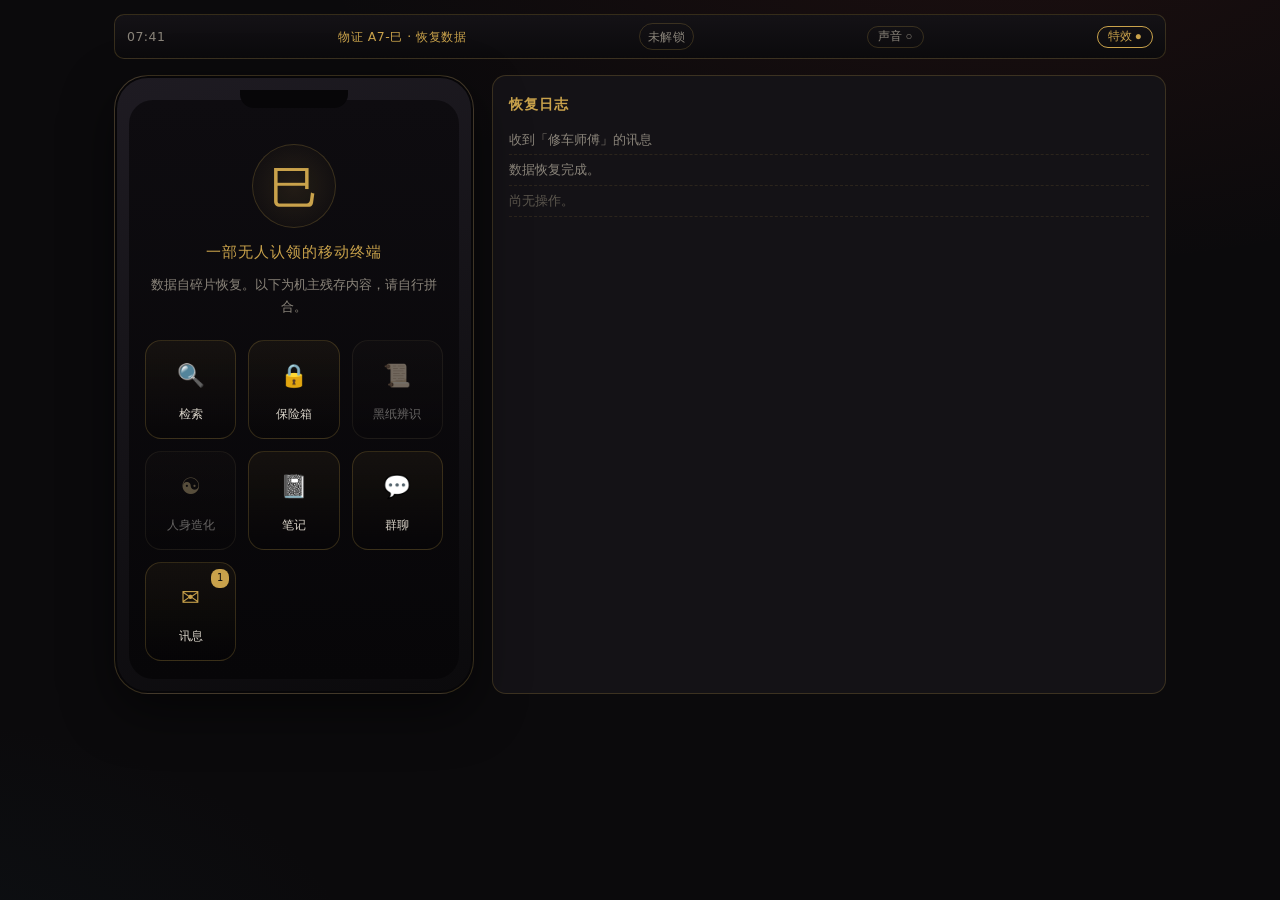
==== index.html @ a3f37960 "号令九泉 ARG v3 终局版：每日笔记+真实群聊+全员死亡演出" ====
<!DOCTYPE html>
<html lang="zh-CN">
<head>
<meta charset="UTF-8" />
<meta name="viewport" content="width=device-width, initial-scale=1.0, maximum-scale=1.0, user-scalable=no" />
<title>设备回收 · 物证 A7-巳</title>
<link rel="stylesheet" href="style.css" />
</head>
<body>
<div id="app">

  <!-- 状态栏：伪装成设备，不出现任何"游戏"字样 -->
  <header class="statusbar">
    <span class="sb-left" id="sbClock">--:--</span>
    <span class="sb-mid" id="sbTitle">物证 A7-巳 · 恢复数据</span>
    <span class="sb-right" id="sbProg">未解锁</span>
    <button class="toggle" id="btnAudio" type="button">声音 ○</button>
    <button class="toggle" id="btnFx" type="button">特效 ●</button>
  </header>

  <!-- 桌面：回收手机 hub -->
  <main class="hub" id="hub">
    <section class="device">
      <div class="device-notch"></div>
      <div class="device-screen">
        <div class="lock">
          <div class="lock-glyph">巳</div>
          <p class="lock-sub">一部无人认领的移动终端</p>
          <p class="lock-note" id="lockNote">数据自碎片恢复。以下为机主残存内容，请自行拼合。</p>
        </div>
        <nav class="appgrid" id="appgrid"><!-- 应用由 app.js 注入 --></nav>
      </div>
    </section>

    <aside class="sidetip">
      <h3>恢复日志</h3>
      <ul id="logList"><li class="muted">尚无操作。</li></ul>
    </aside>
  </main>

  <!-- 通用视图容器 -->
  <section class="view" id="view" hidden>
    <div class="view-bar">
      <button class="back" id="btnBack">⟵ 返回</button>
      <span id="viewTitle"></span>
    </div>
    <div class="view-body" id="viewBody"></div>
  </section>

</div>

<!-- 脚本：data.js（内容库）/ app.js（逻辑层）。终局 ARG 入口仅为 笔记 / 群聊 / 检索 / 解密门 / 讯息 -->
<script src="data.js"></script>
<script src="app.js"></script>
</body>
</html>
---- style.css ----
/* =====================================================================
 *  号令九泉 ARG · 原型（真·ARG 折叠版 · 第二版）
 *  美术令牌：玄黑 / 朱砂 / 赤金 / 幽蓝 / 烛橙 / 反法黑纸 / 惨白 / 铁冷灰
 *  全部走 CSS 变量，业务代码零写死 Hex。
 * ===================================================================== */
:root{
  --ink-xuan:#0B0A0C;        /* 玄黑 */
  --ink-xuan-2:#141216;
  --ink-xuan-3:#1E1B22;
  --cinnabar:#B23A2E;        /* 朱砂 */
  --cinnabar-gold:#C9A24B;   /* 赤金 */
  --you-lan:#1C3D4A;         /* 幽蓝 */
  --zhu-cheng:#E08A3C;       /* 烛橙 */
  --anti-paper:#070608;        /* 反法黑纸 */
  --can-bai:#C9C5BD;         /* 惨白 */
  --iron:#34373C;             /* 铁冷灰 */
  --fan-paper:#0E0C10;       /* 正法黑纸 */
  --ok:#5FB37A;
  --txt:#D9D3C8;
  --txt-dim:#8A847A;
  --line:rgba(201,162,75,.22);
  --fs-scale:1;
  --qr-white:#ffffff;         /* 功能性白（QR 底），显式令牌，不破铁律 */
}
*{box-sizing:border-box;margin:0;padding:0}
html,body{height:100%}
body{
  background:
    radial-gradient(1200px 600px at 80% -10%, rgba(178,58,46,.10), transparent 60%),
    radial-gradient(900px 500px at -10% 110%, rgba(28,61,74,.14), transparent 55%),
    var(--ink-xuan);
  color:var(--txt);
  font-family:"PingFang SC","Hiragino Sans GB","Microsoft YaHei",system-ui,sans-serif;
  font-size:calc(16px * var(--fs-scale));
  line-height:1.7;
  -webkit-tap-highlight-color:transparent;
}
#app{max-width:1080px;margin:0 auto;padding:14px;min-height:100%}

/* 状态栏 */
.statusbar{
  display:flex;justify-content:space-between;align-items:center;gap:8px;flex-wrap:wrap;
  font-size:.78rem;color:var(--txt-dim);
  padding:8px 12px;border:1px solid var(--line);border-radius:10px;
  background:linear-gradient(180deg,var(--ink-xuan-2),var(--ink-xuan));
  letter-spacing:.04em;
}
.sb-mid{color:var(--cinnabar-gold)}
.sb-right{padding:2px 8px;border:1px solid var(--line);border-radius:20px}
.toggle{
  background:none;border:1px solid var(--line);color:var(--txt-dim);
  border-radius:20px;padding:2px 10px;cursor:pointer;font-size:.74rem;
}
.toggle.on{color:var(--cinnabar-gold);border-color:var(--cinnabar-gold)}

/* hub：设备 + 侧栏 */
.hub{display:grid;grid-template-columns:minmax(300px,360px) 1fr;gap:18px;margin-top:16px}
.device{position:relative;background:linear-gradient(160deg,var(--ink-xuan-3),var(--ink-xuan));border:1px solid var(--line);border-radius:34px;padding:14px;box-shadow:0 18px 50px rgba(0,0,0,.5),inset 0 0 0 2px var(--anti-paper)}
.device-notch{position:absolute;top:14px;left:50%;transform:translateX(-50%);width:108px;height:18px;background:var(--anti-paper);border-radius:0 0 14px 14px;z-index:3}
.device-screen{margin-top:10px;background:linear-gradient(180deg,var(--fan-paper),var(--anti-paper));border-radius:24px;min-height:560px;padding:26px 16px 18px;overflow:hidden}
.lock{text-align:center;padding-top:18px}
.lock-glyph{font-size:3rem;color:var(--cinnabar-gold);border:1px solid var(--line);border-radius:50%;width:84px;height:84px;line-height:84px;margin:0 auto 12px;background:radial-gradient(circle,rgba(201,162,75,.12),transparent)}
.lock-sub{color:var(--cinnabar-gold);font-size:.95rem;letter-spacing:.06em}
.lock-note{color:var(--txt-dim);font-size:.8rem;margin-top:8px;padding:0 6px}

/* 应用网格 */
.appgrid{display:grid;grid-template-columns:repeat(3,1fr);gap:12px;margin-top:22px}
.app{
  display:flex;flex-direction:column;align-items:center;gap:8px;position:relative;
  padding:14px 6px;border-radius:16px;cursor:pointer;
  background:linear-gradient(180deg,rgba(201,162,75,.06),rgba(0,0,0,.2));
  border:1px solid var(--line);transition:.18s;user-select:none;
}
.app:hover,.app:focus-visible{border-color:var(--cinnabar-gold);transform:translateY(-2px);outline:none}
.app .ico{width:40px;height:40px;display:grid;place-items:center;font-size:1.4rem;color:var(--cinnabar-gold)}
.app .nm{font-size:.78rem;color:var(--txt)}
.app.locked{opacity:.45;filter:grayscale(.5)}
.app .badge{position:absolute;top:6px;right:6px;font-size:.62rem;color:var(--ink-xuan);background:var(--cinnabar-gold);border-radius:8px;padding:1px 6px}

/* 侧栏 */
.sidetip{border:1px solid var(--line);border-radius:14px;padding:16px;background:var(--ink-xuan-2)}
.sidetip h3{color:var(--cinnabar-gold);font-size:.9rem;letter-spacing:.08em;margin-bottom:8px}
.sidetip ul{list-style:none;font-size:.8rem;color:var(--txt-dim)}
.sidetip li{padding:4px 0;border-bottom:1px dashed rgba(201,162,75,.12)}
.sidetip li.muted{color:#5c574e}

/* 视图 */
.view{margin-top:14px;border:1px solid var(--line);border-radius:14px;background:var(--ink-xuan-2);min-height:60vh}
.view-bar{display:flex;align-items:center;gap:12px;padding:12px 16px;border-bottom:1px solid var(--line)}
.view-bar .back{background:none;border:1px solid var(--line);color:var(--cinnabar-gold);border-radius:8px;padding:6px 12px;cursor:pointer;font-size:.82rem}
.view-bar .back:hover{border-color:var(--cinnabar-gold)}
.view-bar span{color:var(--txt);letter-spacing:.04em}
.view-body{padding:18px 16px 40px}

/* 检索 */
.searchbar{display:flex;gap:8px;margin-bottom:14px;flex-wrap:wrap}
.searchbar input{flex:1;min-width:160px;background:var(--ink-xuan);border:1px solid var(--line);color:var(--txt);border-radius:8px;padding:10px 12px;font-size:.95rem}
.searchbar input:focus{outline:none;border-color:var(--cinnabar-gold)}
.searchbar button{background:var(--cinnabar);border:none;color:var(--qr-white);border-radius:8px;padding:10px 16px;cursor:pointer;font-size:.9rem}
.searchbar .ex{background:none;border:1px solid var(--line);color:var(--txt-dim);border-radius:8px;padding:10px 12px;cursor:pointer;font-size:.8rem}
.result{background:var(--ink-xuan);border:1px solid var(--line);border-left:3px solid var(--cinnabar-gold);border-radius:10px;padding:14px 16px;margin-top:10px}
.result h4{color:var(--cinnabar-gold);font-size:.95rem;margin-bottom:6px;letter-spacing:.04em}
.result .tag{font-size:.7rem;color:var(--ink-xuan);background:var(--iron);border-radius:6px;padding:1px 7px;margin-left:8px}
.result .tag.death{background:var(--anti-paper);color:var(--can-bai);border:1px solid var(--iron)}
.result p{font-size:.88rem;color:var(--txt);line-height:1.85}

/* 反应式检索（被察觉） */
.react{background:linear-gradient(180deg,rgba(178,58,46,.12),var(--ink-xuan));border:1px solid var(--cinnabar);border-radius:10px;padding:16px;margin-top:10px}
.react h4{color:var(--cinnabar);font-size:.9rem;margin-bottom:8px;letter-spacing:.1em}
.react-line{font-size:1.05rem;color:var(--can-bai);line-height:2;letter-spacing:.06em;animation:breathe 2.4s ease-in-out infinite}
@keyframes breathe{0%,100%{opacity:.55}50%{opacity:1}}

/* 保险箱 / 密码 */
.vault{text-align:center;padding:24px 10px}
.vault .glyph{font-size:2.4rem;color:var(--cinnabar-gold);margin-bottom:10px}
.keypad{display:grid;grid-template-columns:repeat(3,64px);gap:10px;justify-content:center;margin:14px auto}
.keypad button{height:54px;border-radius:12px;border:1px solid var(--line);background:var(--ink-xuan-3);color:var(--txt);font-size:1.2rem;cursor:pointer}
.keypad button:active{transform:scale(.94)}
.code-disp{font-size:1.8rem;letter-spacing:.5em;color:var(--cinnabar-gold);min-height:2.2rem;font-family:ui-monospace,monospace}
.vault .msg{margin-top:12px;font-size:.85rem;min-height:1.2rem}
.vault .msg.err{color:var(--cinnabar)}
.vault .msg.ok{color:var(--ok)}

/* 黑纸辨识 / 人身造化 */
.bw{display:grid;grid-template-columns:1fr 1fr;gap:14px;margin-top:16px}
.bw.one{grid-template-columns:1fr;max-width:420px;margin:16px auto}
.bw .card{border:1px solid var(--line);border-radius:12px;padding:14px;cursor:pointer;background:var(--ink-xuan);transition:.18s}
.bw .card:hover{border-color:var(--cinnabar-gold)}
.bw .card.sel{border-color:var(--ok)}
.bw .card h5{color:var(--cinnabar-gold);font-size:.9rem;margin-bottom:8px}
.bw .card svg{width:100%;height:120px;display:block}

/* 残卷 · 笔记列表 */
.chaplist{display:grid;grid-template-columns:repeat(auto-fill,minmax(150px,1fr));gap:10px}
.chap{border:1px solid var(--line);border-radius:10px;padding:12px;cursor:pointer;background:var(--ink-xuan);transition:.18s}
.chap:hover{border-color:var(--cinnabar-gold);transform:translateY(-2px)}
.chap .n{color:var(--cinnabar-gold);font-size:.74rem}
.chap .t{color:var(--txt);font-size:.9rem;margin-top:4px}
.chap.locked{opacity:.42;cursor:default}
.chap.locked:hover{transform:none;border-color:var(--line)}
.chap-body{background:var(--ink-xuan);border:1px solid var(--line);border-radius:10px;padding:18px;margin-top:14px}
.chap-body h3{color:var(--cinnabar-gold);font-size:1.05rem;letter-spacing:.04em}
.chap-body .meta{color:var(--txt-dim);font-size:.76rem;margin:4px 0 12px}
.chap-body p{font-size:.9rem;line-height:2;color:var(--txt)}

/* 讯息 */
.msgs{max-width:640px;margin:0 auto}
.msg-item{border:1px solid var(--line);border-left:3px solid var(--iron);border-radius:10px;padding:14px 16px;margin-top:12px;background:var(--ink-xuan)}
.msg-from{color:var(--txt-dim);font-size:.74rem;letter-spacing:.08em;margin-bottom:6px}
.msg-text{font-size:.92rem;color:var(--txt);line-height:2;white-space:pre-line}

.muted{color:var(--txt-dim)}
.center{text-align:center}
footer{margin-top:26px;text-align:center;color:#4a463f;font-size:.7rem;letter-spacing:.06em}

/* 恐怖特效（可关；尊重 reduced-motion） */
body.fx-vignette::after{
  content:"";position:fixed;inset:0;pointer-events:none;z-index:60;
  box-shadow:inset 0 0 170px 46px rgba(0,0,0,.85);
  background:radial-gradient(circle at 50% 50%,transparent 38%,rgba(0,0,0,.62));
  transition:opacity .3s;
}
body.fx-glitch #app{animation:glitch .34s steps(2) 3}
@keyframes glitch{
  0%{transform:translate(0,0);filter:none;text-shadow:none}
  33%{transform:translate(-3px,1px);filter:hue-rotate(-12deg);text-shadow:2px 0 var(--cinnabar),-2px 0 var(--you-lan)}
  66%{transform:translate(3px,-1px);text-shadow:-2px 0 var(--cinnabar),2px 0 var(--you-lan)}
  100%{transform:translate(0,0);filter:none;text-shadow:none}
}
body.fx-flicker #app{animation:flick .5s steps(3) 2}
@keyframes flick{0%,100%{opacity:1}40%{opacity:.35}60%{opacity:.85}80%{opacity:.5}}

/* 响应式：移动端单列 */
@media (max-width:720px){
  .hub{grid-template-columns:1fr}
  .device-screen{min-height:auto}
  .bw{grid-template-columns:1fr}
  .sidetip{order:2}
}
/* 检索人物：照片 / 遗照 + 渗血 */
.person{text-align:center;padding:8px 0}
.portrait{position:relative;width:172px;height:212px;margin:14px auto;border:2px solid var(--iron);border-radius:8px;background:linear-gradient(180deg,var(--ink-xuan-3),var(--ink-xuan));overflow:hidden;box-shadow:0 10px 26px rgba(0,0,0,.5)}
.portrait.death{border-color:var(--anti-paper);box-shadow:0 0 0 5px var(--anti-paper),0 10px 26px rgba(0,0,0,.6)}
.portrait svg{width:100%;height:100%;display:block}
.portrait .blood{position:absolute;inset:0;pointer-events:none;opacity:0;background:radial-gradient(circle at 50% 26%,rgba(178,58,46,0),transparent 60%)}
.portrait.bleeding .blood{animation:bleed 5s ease-out forwards}
@keyframes bleed{
  0%{opacity:0;background:radial-gradient(circle at 50% 24%,rgba(178,58,46,.85),transparent 55%)}
  35%{opacity:1}
  100%{opacity:1;background:radial-gradient(circle at 50% 18%,rgba(120,16,12,.95),transparent 70%),linear-gradient(180deg,transparent 38%,rgba(120,16,12,.9) 100%)}
}
.portrait.bleeding::after{content:"";position:absolute;left:0;right:0;bottom:0;height:0;pointer-events:none;
  background:linear-gradient(180deg,transparent,rgba(120,16,12,.85));animation:seep 5s ease-out forwards;opacity:0}
@keyframes seep{0%{opacity:0;height:0}40%{opacity:.6}100%{opacity:.9;height:46%}}
.person .pname{color:var(--cinnabar-gold);font-size:1rem;margin-top:10px;letter-spacing:.04em}

/* 降级：reduced-motion 下不播放渗血动画，直接呈静态血迹（不引入新裸 Hex） */
@media (prefers-reduced-motion:reduce){
  .portrait.bleeding .blood{opacity:1;background:radial-gradient(circle at 50% 18%,rgba(120,16,12,.9),transparent 70%),linear-gradient(180deg,transparent 38%,rgba(120,16,12,.82) 100%)}
  .portrait.bleeding::after{opacity:.9;height:46%}
}

/* 残卷：笔记 / 群聊 */
.chat-line{display:flex;gap:10px;margin-top:10px}
.chat-line .who{color:var(--cinnabar-gold);font-size:.78rem;min-width:44px;flex-shrink:0}
.chat-line .txt{font-size:.88rem;color:var(--txt);line-height:1.8}
.bubbles{margin-top:6px}
.bubbles .chat-line{background:var(--ink-xuan);border:1px solid var(--line);border-radius:10px;padding:8px 12px}

/* 终局：你们都要死 */
#doom{position:fixed;inset:0;z-index:200;background:var(--anti-paper);display:flex;align-items:center;justify-content:center;overflow:hidden;transition:background 6s linear}
#doom.red{background:rgba(110,15,12,.92)}
#doom .tiles{position:absolute;inset:0;overflow:hidden}
#doom .tile{position:absolute;white-space:nowrap;color:var(--can-bai);font-weight:800;letter-spacing:.12em;text-shadow:0 0 10px rgba(0,0,0,.85);transform-origin:center;user-select:none}
#doom.shake{animation:shake .28s linear infinite}
@keyframes shake{
  0%,100%{transform:translate(0,0)}
  10%{transform:translate(-5px,2px)}20%{transform:translate(3px,-3px)}
  30%{transform:translate(-3px,-2px)}40%{transform:translate(4px,2px)}
  50%{transform:translate(-2px,3px)}60%{transform:translate(3px,-1px)}
  70%{transform:translate(-4px,2px)}80%{transform:translate(2px,-3px)}
  90%{transform:translate(-2px,1px)}
}
.juebi-btn{position:relative;z-index:2;margin-top:26px;background:var(--cinnabar);border:none;color:var(--qr-white);border-radius:10px;padding:14px 32px;cursor:pointer;font-size:1rem;letter-spacing:.24em;box-shadow:0 0 22px rgba(178,58,46,.6)}
.juebi-btn:hover{filter:brightness(1.12)}

/* 绝笔弹层 */
.juebi-modal{position:fixed;inset:0;z-index:300;background:rgba(0,0,0,.82);display:flex;align-items:center;justify-content:center;padding:20px}
.jb-card{background:linear-gradient(180deg,var(--ink-xuan-2),var(--ink-xuan));border:1px solid var(--cinnabar);border-radius:14px;max-width:520px;width:100%;padding:22px;box-shadow:0 0 40px rgba(120,16,12,.4)}
.jb-text{white-space:pre-wrap;color:var(--txt);font-size:.98rem;line-height:2;font-family:inherit;margin:0 0 16px}
.jb-actions{display:flex;gap:10px;flex-wrap:wrap}
.jb-actions button{flex:1;min-width:120px;background:var(--cinnabar);border:none;color:var(--qr-white);border-radius:10px;padding:12px;cursor:pointer;font-size:.9rem;letter-spacing:.06em}
.jb-actions button:hover{filter:brightness(1.1)}
.jb-wj{margin-top:16px;border-top:1px dashed var(--line);padding-top:12px}
.wj-from{color:var(--txt-dim);font-size:.74rem;letter-spacing:.08em;margin-bottom:6px}
.wj-text{font-size:.9rem;color:var(--txt);line-height:2;white-space:pre-line}

@media (max-width:720px){
  .portrait{width:150px;height:186px}
  .jb-actions button{flex:1 1 100%}
}
@media (prefers-reduced-motion:reduce){
  *{transition:none!important;animation:none!important}
}
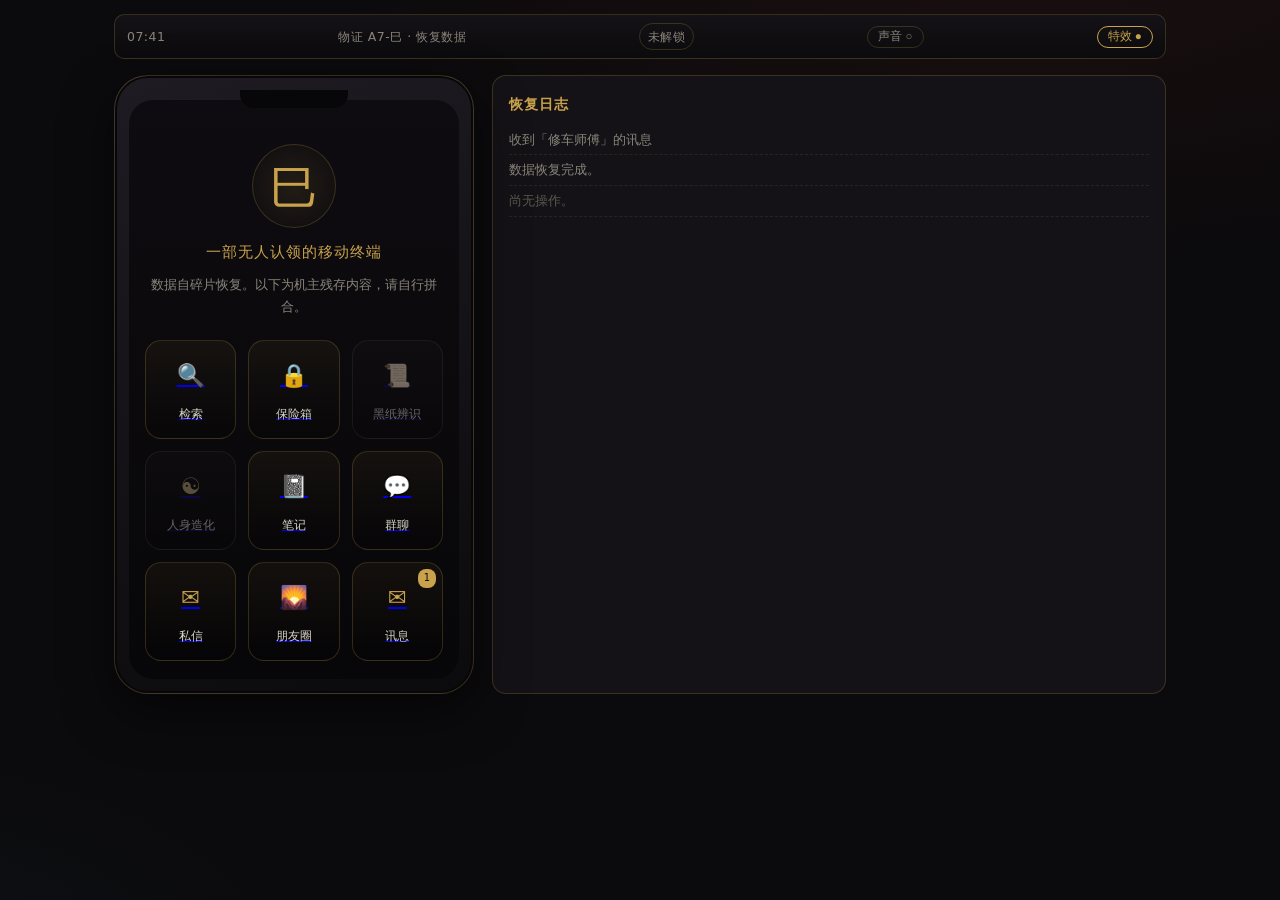
==== commit 5283f5b3: "号令九泉 ARG v4：真·多页面 + 第一人称笔记 + 王鉴连发 + 匿名ABCD + 私信/朋友圈 + 全量AI配图 - 重构为 index.html(hub) + 9 独立子页面，点击真实 lo" ====
--- a/index.html
+++ b/index.html
@@ -6,13 +6,13 @@
 <title>设备回收 · 物证 A7-巳</title>
 <link rel="stylesheet" href="style.css" />
 </head>
-<body>
+<body data-page="hub">
 <div id="app">
 
   <!-- 状态栏：伪装成设备，不出现任何"游戏"字样 -->
-  <header class="statusbar">
+  <header class="status-bar">
     <span class="sb-left" id="sbClock">--:--</span>
-    <span class="sb-mid" id="sbTitle">物证 A7-巳 · 恢复数据</span>
+    <span class="sb-m-id" id="sbTitle">物证 A7-巳 · 恢复数据</span>
     <span class="sb-right" id="sbProg">未解锁</span>
     <button class="toggle" id="btnAudio" type="button">声音 ○</button>
     <button class="toggle" id="btnFx" type="button">特效 ●</button>
@@ -38,18 +38,9 @@
     </aside>
   </main>
 
-  <!-- 通用视图容器 -->
-  <section class="view" id="view" hidden>
-    <div class="view-bar">
-      <button class="back" id="btnBack">⟵ 返回</button>
-      <span id="viewTitle"></span>
-    </div>
-    <div class="view-body" id="viewBody"></div>
-  </section>
-
 </div>
 
-<!-- 脚本：data.js（内容库）/ app.js（逻辑层）。终局 ARG 入口仅为 笔记 / 群聊 / 检索 / 解密门 / 讯息 -->
+<!-- 脚本：data.js（内容库）/ app.js（逻辑层）。真·多页面：首页 hub + 各功能区独立 .html -->
 <script src="data.js"></script>
 <script src="app.js"></script>
 </body>
--- a/style.css
+++ b/style.css
@@ -38,7 +38,7 @@
 #app{max-width:1080px;margin:0 auto;padding:14px;min-height:100%}
 
 /* 状态栏 */
-.statusbar{
+.status-bar{
   display:flex;justify-content:space-between;align-items:center;gap:8px;flex-wrap:wrap;
   font-size:.78rem;color:var(--txt-dim);
   padding:8px 12px;border:1px solid var(--line);border-radius:10px;
@@ -242,3 +242,33 @@
 @media (prefers-reduced-motion:reduce){
   *{transition:none!important;animation:none!important}
 }
+
+/* 多页面：子页容器 + 返回 */
+#page{padding:10px 0 40px}
+#pageBody{padding:18px 16px 40px}
+.status-bar .back{color:var(--cinnabar-gold);text-decoration:none;font-size:.8rem;letter-spacing:.04em;padding:2px 10px;border:1px solid var(--line);border-radius:8px}
+.status-bar .back:hover{border-color:var(--cinnabar-gold)}
+
+/* 人像：真实图 */
+.portrait-img{width:100%;height:100%;display:block;object-fit:cover}
+.portrait.bleeding .portrait-img{filter:contrast(1.05)}
+
+/* 私信 */
+.dmlist .chap.dm{display:flex;align-items:center;gap:12px;text-align:left}
+.dm-ava{width:46px;height:46px;border-radius:50%;object-fit:cover;border:1px solid var(--line);flex-shrink:0}
+.dm-photo{margin-top:12px;width:100%;max-width:320px;border:1px solid var(--line);border-radius:10px;display:block}
+.dm-bubbles .dm-line{display:flex;gap:10px;margin-top:10px;align-items:flex-start}
+.dm-bubbles .dm-line .who{color:var(--cinnabar-gold);font-size:.74rem;min-width:30px;flex-shrink:0}
+.dm-bubbles .dm-line .txt{font-size:.88rem;color:var(--txt);line-height:1.8}
+.dm-bubbles .dm-line.me{flex-direction:row-reverse}
+.dm-bubbles .dm-line.me .who{text-align:right}
+
+/* 朋友圈 */
+.mo-feed{display:grid;gap:14px;max-width:560px;margin:0 auto}
+.mo-card{border:1px solid var(--line);border-radius:12px;padding:14px;background:var(--ink-xuan-2)}
+.mo-head{display:flex;align-items:center;gap:10px;margin-bottom:8px}
+.mo-ava{width:38px;height:38px;border-radius:50%;object-fit:cover;border:1px solid var(--line)}
+.mo-who{color:var(--cinnabar-gold);font-size:.86rem}
+.mo-time{color:var(--txt-dim);font-size:.72rem;margin-left:auto}
+.mo-text{font-size:.9rem;color:var(--txt);line-height:1.85}
+.mo-photo{margin-top:10px;width:100%;border-radius:10px;display:block;border:1px solid var(--line)}
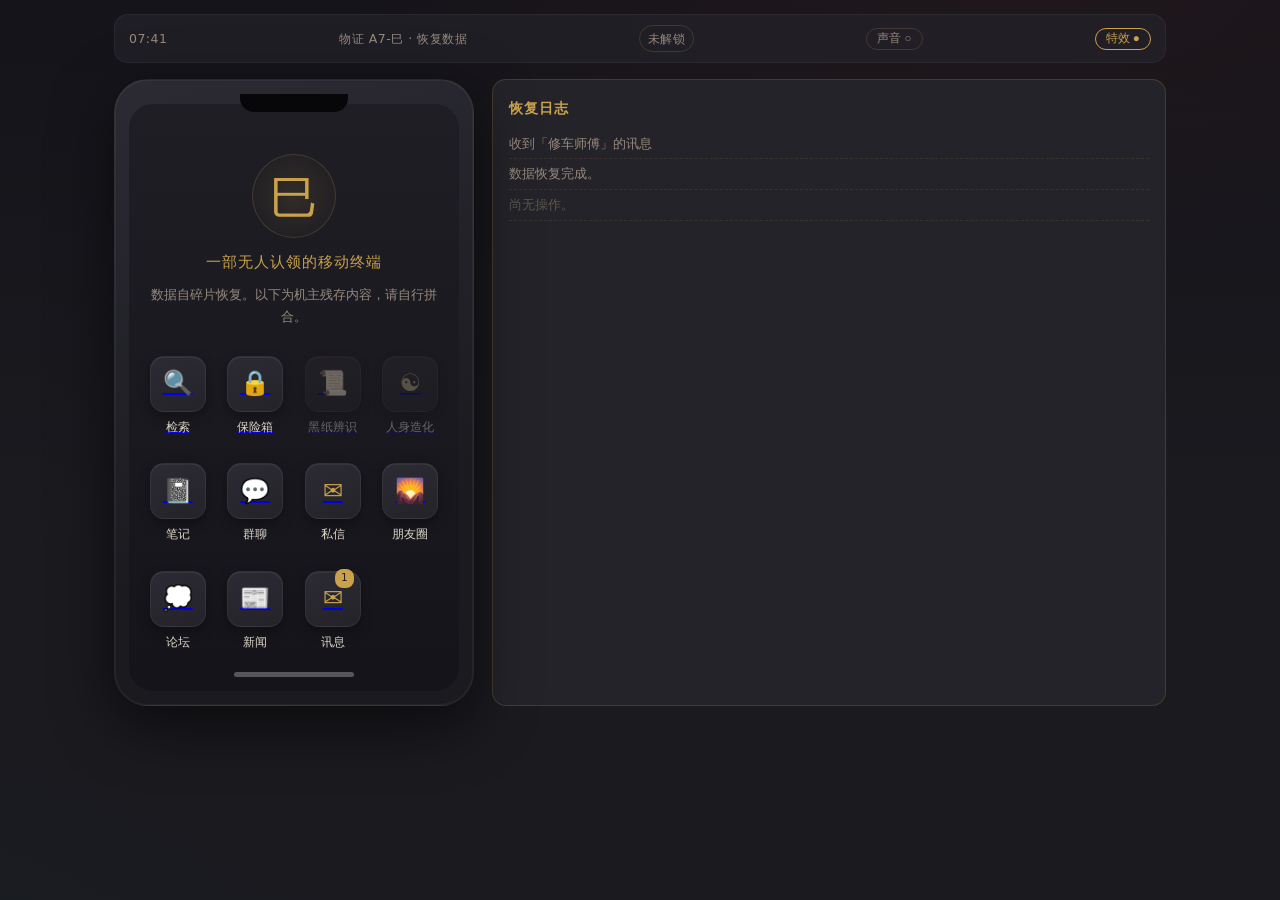
==== commit 56609c11: "号令九泉 ARG v6：论坛 + 真相弹层 + 王鉴保护浮窗 + 手机化UI **论坛系统** - 新建 forum.html；账号=WeChat ID；密码=真名+生辰年干支（玩家自行推算） - 路" ====
--- a/index.html
+++ b/index.html
@@ -29,6 +29,7 @@
           <p class="lock-note" id="lockNote">数据自碎片恢复。以下为机主残存内容，请自行拼合。</p>
         </div>
         <nav class="appgrid" id="appgrid"><!-- 应用由 app.js 注入 --></nav>
+        <div class="home-indicator" aria-hidden="true"></div>
       </div>
     </section>
 
--- a/style.css
+++ b/style.css
@@ -4,21 +4,21 @@
  *  全部走 CSS 变量，业务代码零写死 Hex。
  * ===================================================================== */
 :root{
-  --ink-xuan:#0B0A0C;        /* 玄黑 */
-  --ink-xuan-2:#141216;
-  --ink-xuan-3:#1E1B22;
+  --ink-xuan:#1A1A1F;        /* 玄黑（略浅，机身底色） */
+  --ink-xuan-2:#242329;      /* 卡片底 */
+  --ink-xuan-3:#2C2B34;      /* 抬升底 */
   --cinnabar:#B23A2E;        /* 朱砂 */
   --cinnabar-gold:#C9A24B;   /* 赤金 */
   --you-lan:#1C3D4A;         /* 幽蓝 */
   --zhu-cheng:#E08A3C;       /* 烛橙 */
   --anti-paper:#070608;        /* 反法黑纸 */
   --can-bai:#C9C5BD;         /* 惨白 */
-  --iron:#34373C;             /* 铁冷灰 */
+  --iron:#3A3940;             /* 铁冷灰 */
   --fan-paper:#0E0C10;       /* 正法黑纸 */
   --ok:#5FB37A;
-  --txt:#D9D3C8;
-  --txt-dim:#8A847A;
-  --line:rgba(201,162,75,.22);
+  --txt:#DCD6C8;
+  --txt-dim:#96897C;
+  --line:rgba(201,162,75,.20);
   --fs-scale:1;
   --qr-white:#ffffff;         /* 功能性白（QR 底），显式令牌，不破铁律 */
 }
@@ -26,23 +26,28 @@
 html,body{height:100%}
 body{
   background:
-    radial-gradient(1200px 600px at 80% -10%, rgba(178,58,46,.10), transparent 60%),
-    radial-gradient(900px 500px at -10% 110%, rgba(28,61,74,.14), transparent 55%),
-    var(--ink-xuan);
+    radial-gradient(1200px 600px at 80% -10%, rgba(178,58,46,.08), transparent 60%),
+    radial-gradient(900px 500px at -10% 110%, rgba(28,61,74,.12), transparent 55%),
+    linear-gradient(180deg, #15141A, var(--ink-xuan) 60%);
   color:var(--txt);
-  font-family:"PingFang SC","Hiragino Sans GB","Microsoft YaHei",system-ui,sans-serif;
+  font-family:-apple-system,BlinkMacSystemFont,"PingFang SC","Hiragino Sans GB","Microsoft YaHei",system-ui,sans-serif;
   font-size:calc(16px * var(--fs-scale));
   line-height:1.7;
   -webkit-tap-highlight-color:transparent;
+  -webkit-font-smoothing:antialiased;
 }
 #app{max-width:1080px;margin:0 auto;padding:14px;min-height:100%}
 
-/* 状态栏 */
+/* 状态栏（更像手机） */
 .status-bar{
   display:flex;justify-content:space-between;align-items:center;gap:8px;flex-wrap:wrap;
   font-size:.78rem;color:var(--txt-dim);
-  padding:8px 12px;border:1px solid var(--line);border-radius:10px;
-  background:linear-gradient(180deg,var(--ink-xuan-2),var(--ink-xuan));
+  padding:10px 14px;
+  border:1px solid rgba(255,255,255,.05);
+  border-radius:14px;
+  background:rgba(36,35,42,.7);
+  backdrop-filter:blur(14px) saturate(140%);
+  -webkit-backdrop-filter:blur(14px) saturate(140%);
   letter-spacing:.04em;
 }
 .sb-mid{color:var(--cinnabar-gold)}
@@ -55,27 +60,36 @@
 
 /* hub：设备 + 侧栏 */
 .hub{display:grid;grid-template-columns:minmax(300px,360px) 1fr;gap:18px;margin-top:16px}
-.device{position:relative;background:linear-gradient(160deg,var(--ink-xuan-3),var(--ink-xuan));border:1px solid var(--line);border-radius:34px;padding:14px;box-shadow:0 18px 50px rgba(0,0,0,.5),inset 0 0 0 2px var(--anti-paper)}
+.device{position:relative;background:linear-gradient(160deg,#2c2b34,#1a1a1f 70%);border:1px solid rgba(255,255,255,.06);border-radius:34px;padding:14px;box-shadow:0 18px 60px rgba(0,0,0,.55),inset 0 0 0 1px rgba(255,255,255,.04)}
 .device-notch{position:absolute;top:14px;left:50%;transform:translateX(-50%);width:108px;height:18px;background:var(--anti-paper);border-radius:0 0 14px 14px;z-index:3}
-.device-screen{margin-top:10px;background:linear-gradient(180deg,var(--fan-paper),var(--anti-paper));border-radius:24px;min-height:560px;padding:26px 16px 18px;overflow:hidden}
+.device-screen{margin-top:10px;background:linear-gradient(180deg,#1f1e25,#15141a);border-radius:24px;min-height:560px;padding:32px 14px 14px;overflow:hidden}
 .lock{text-align:center;padding-top:18px}
 .lock-glyph{font-size:3rem;color:var(--cinnabar-gold);border:1px solid var(--line);border-radius:50%;width:84px;height:84px;line-height:84px;margin:0 auto 12px;background:radial-gradient(circle,rgba(201,162,75,.12),transparent)}
 .lock-sub{color:var(--cinnabar-gold);font-size:.95rem;letter-spacing:.06em}
 .lock-note{color:var(--txt-dim);font-size:.8rem;margin-top:8px;padding:0 6px}
 
-/* 应用网格 */
-.appgrid{display:grid;grid-template-columns:repeat(3,1fr);gap:12px;margin-top:22px}
+/* 应用网格（4 列 · iOS 风） */
+.appgrid{display:grid;grid-template-columns:repeat(4,1fr);gap:14px 8px;margin-top:22px}
 .app{
-  display:flex;flex-direction:column;align-items:center;gap:8px;position:relative;
-  padding:14px 6px;border-radius:16px;cursor:pointer;
-  background:linear-gradient(180deg,rgba(201,162,75,.06),rgba(0,0,0,.2));
-  border:1px solid var(--line);transition:.18s;user-select:none;
-}
-.app:hover,.app:focus-visible{border-color:var(--cinnabar-gold);transform:translateY(-2px);outline:none}
-.app .ico{width:40px;height:40px;display:grid;place-items:center;font-size:1.4rem;color:var(--cinnabar-gold)}
-.app .nm{font-size:.78rem;color:var(--txt)}
-.app.locked{opacity:.45;filter:grayscale(.5)}
-.app .badge{position:absolute;top:6px;right:6px;font-size:.62rem;color:var(--ink-xuan);background:var(--cinnabar-gold);border-radius:8px;padding:1px 6px}
+  display:flex;flex-direction:column;align-items:center;gap:6px;position:relative;
+  padding:6px 4px;border-radius:14px;cursor:pointer;
+  background:transparent;border:none;transition:.18s;user-select:none;
+}
+.app:hover,.app:focus-visible{transform:translateY(-2px);outline:none}
+.app .ico{
+  width:56px;height:56px;display:grid;place-items:center;font-size:1.5rem;color:var(--cinnabar-gold);
+  background:linear-gradient(160deg,var(--ink-xuan-3),var(--ink-xuan-2));
+  border-radius:14px;
+  border:1px solid rgba(255,255,255,.06);
+  box-shadow:0 4px 12px rgba(0,0,0,.35),inset 0 1px 0 rgba(255,255,255,.05);
+}
+.app .nm{font-size:.72rem;color:var(--txt);letter-spacing:.02em}
+.app.locked{opacity:.4;filter:grayscale(.55)}
+.app .badge{position:absolute;top:4px;right:14px;font-size:.62rem;color:var(--ink-xuan);background:var(--cinnabar-gold);border-radius:8px;padding:1px 6px}
+
+/* home indicator（iOS 风） */
+.home-indicator{display:flex;justify-content:center;margin-top:14px}
+.home-indicator::after{content:"";width:120px;height:5px;background:rgba(255,255,255,.28);border-radius:3px}
 
 /* 侧栏 */
 .sidetip{border:1px solid var(--line);border-radius:14px;padding:16px;background:var(--ink-xuan-2)}
@@ -272,3 +286,162 @@
 .mo-time{color:var(--txt-dim);font-size:.72rem;margin-left:auto}
 .mo-text{font-size:.9rem;color:var(--txt);line-height:1.85}
 .mo-photo{margin-top:10px;width:100%;border-radius:10px;display:block;border:1px solid var(--line)}
+
+/* 人物简介（检索后展示） */
+.person .p-bio{font-size:.8rem;color:var(--txt-dim);line-height:1.8;margin-top:10px;text-align:left;padding:0 6px}
+
+/* 终局头条（五男跳楼 · 跪拜 · 眉心黑印） */
+#breaking{position:fixed;inset:0;z-index:200;display:flex;align-items:center;justify-content:center;padding:22px;overflow:hidden}
+#breaking .bk-bg{position:absolute;inset:0;background:linear-gradient(180deg,var(--anti-paper),rgba(11,10,12,.55) 70%,rgba(178,58,46,.22));opacity:0;transition:opacity 1.4s ease}
+#breaking.red .bk-bg{opacity:1}
+#breaking.shake{animation:shake .28s linear infinite}
+#breaking .bk-card{position:relative;z-index:2;max-width:560px;width:100%;background:linear-gradient(180deg,rgba(30,27,34,.96),rgba(11,10,12,.98));border:1px solid var(--cinnabar);border-radius:14px;padding:22px 20px;box-shadow:0 0 50px rgba(178,58,46,.5);transform:translateY(14px);opacity:0;transition:transform 1s ease 1s,opacity 1s ease 1s}
+#breaking.red .bk-card{transform:none;opacity:1}
+.bk-kicker{color:var(--cinnabar);font-size:.78rem;letter-spacing:.18em;font-weight:700}
+.bk-title{color:var(--can-bai);font-size:1.32rem;line-height:1.5;margin:8px 0 12px;font-weight:800;letter-spacing:.02em}
+.bk-body{color:var(--txt);font-size:.92rem;line-height:1.95;white-space:pre-line}
+.bk-names{margin-top:14px;display:flex;flex-wrap:wrap;gap:8px;align-items:baseline}
+.bk-names span{color:var(--txt-dim);font-size:.78rem}
+.bk-names b{color:var(--cinnabar-gold);font-size:.92rem;border:1px solid var(--line);border-radius:6px;padding:2px 9px}
+.bk-tip{margin-top:12px;color:var(--txt-dim);font-size:.8rem;line-height:1.7;border-top:1px dashed var(--line);padding-top:10px}
+.bk-actions{display:flex;gap:10px;flex-wrap:wrap;margin-top:18px}
+.bk-actions button{flex:1;min-width:120px;background:var(--cinnabar);border:none;color:var(--qr-white);border-radius:10px;padding:12px;cursor:pointer;font-size:.9rem;letter-spacing:.06em;transition:.16s}
+.bk-actions button:hover{filter:brightness(1.12)}
+.bk-actions button.ghost{background:none;border:1px solid var(--line);color:var(--txt-dim)}
+
+/* 屏幕破碎：裂痕叠层 */
+#shatter{position:fixed;inset:0;z-index:260;pointer-events:none;width:100%;height:100%;opacity:0}
+#shatter.go{animation:shatterGo 1.5s ease forwards}
+@keyframes shatterGo{0%{opacity:0;transform:scale(1.06)}8%{opacity:1}100%{opacity:0;transform:scale(1)}}
+
+/* 新闻流 */
+.news-feed{display:grid;gap:14px;max-width:600px;margin:0 auto}
+.news-item{border:1px solid var(--line);border-left:3px solid var(--cinnabar);border-radius:10px;padding:14px 16px;background:var(--ink-xuan)}
+.news-src{color:var(--txt-dim);font-size:.72rem;letter-spacing:.06em;display:flex;align-items:center;gap:8px}
+.news-tag{background:var(--iron);color:var(--txt);border-radius:6px;padding:1px 7px;font-size:.66rem}
+.news-title{color:var(--cinnabar-gold);font-size:1rem;margin:6px 0 8px;letter-spacing:.02em}
+.news-text{font-size:.88rem;color:var(--txt);line-height:1.85}
+.news-hint{margin-top:14px;text-align:center;font-size:.78rem}
+
+/* 真相锁（生辰年干年支） */
+#pageBody{position:relative}
+.truth-lock{max-width:520px;margin:24px auto;padding:0 6px}
+.truth-prompt{color:var(--can-bai);font-size:1.02rem;line-height:1.8;text-align:center}
+.truth-hint{color:var(--txt-dim);font-size:.8rem;text-align:center;margin:8px 0 18px}
+.truth-fields{display:grid;gap:12px}
+.truth-row{display:flex;align-items:center;gap:12px}
+.truth-row label{color:var(--cinnabar-gold);font-size:.86rem;min-width:120px}
+.truth-in{flex:1;background:var(--ink-xuan);border:1px solid var(--line);color:var(--txt);border-radius:8px;padding:11px 12px;font-size:1rem;letter-spacing:.1em;text-align:center}
+.truth-in:focus{outline:none;border-color:var(--cinnabar-gold)}
+#tkGo{display:block;margin:20px auto 0;background:var(--cinnabar);border:none;color:var(--qr-white);border-radius:10px;padding:13px 40px;cursor:pointer;font-size:.96rem;letter-spacing:.2em}
+.truth-msg{min-height:1.2rem;margin-top:12px;text-align:center;font-size:.84rem;color:var(--txt-dim)}
+.truth-msg.err{color:var(--cinnabar)}
+.truth-reveal{max-width:560px;margin:0 auto}
+.truth-seal{display:inline-block;color:var(--cinnabar);border:1px solid var(--cinnabar);border-radius:8px;padding:3px 12px;font-size:.74rem;letter-spacing:.16em;margin-bottom:14px}
+.truth-text{white-space:pre-wrap;color:var(--txt);font-size:.96rem;line-height:2;font-family:inherit;margin:0}
+.truth-blood{position:absolute;left:0;right:0;bottom:0;height:42%;pointer-events:none;background:linear-gradient(180deg,transparent,rgba(120,16,12,.82))}
+
+/* v6 · 王鉴保护弹窗（iOS 通知式 · 同一 UI 浮层 · 点击跳 msgs.html） */
+.wj-protect-modal{
+  position:fixed;top:62px;left:50%;transform:translateX(-50%);z-index:240;
+  width:calc(100% - 24px);max-width:380px;
+  background:rgba(36,35,42,.96);
+  backdrop-filter:blur(20px) saturate(150%);
+  -webkit-backdrop-filter:blur(20px) saturate(150%);
+  border-radius:16px;padding:14px 16px;border:1px solid rgba(201,162,75,.32);
+  box-shadow:0 12px 40px rgba(0,0,0,.55),inset 0 1px 0 rgba(255,255,255,.04);
+  animation:slideInDown .42s cubic-bezier(.2,.9,.3,1);
+  cursor:pointer;
+}
+.wj-protect-head{display:flex;justify-content:space-between;align-items:center;margin-bottom:6px}
+.wj-protect-from{color:var(--cinnabar-gold);font-size:.74rem;letter-spacing:.08em}
+.wj-protect-meta{color:var(--txt-dim);font-size:.68rem;letter-spacing:.04em}
+.wj-protect-text{font-size:.92rem;color:var(--txt);line-height:1.7;white-space:pre-line}
+.wj-protect-action{margin-top:10px;font-size:.76rem;color:var(--cinnabar);text-align:right;letter-spacing:.04em}
+@keyframes slideInDown{from{transform:translate(-50%,-130%);opacity:0}to{transform:translate(-50%,0);opacity:1}}
+
+/* v6 · 真相 modal（替代独立按钮 / 独立页） */
+.truth-modal-overlay{
+  position:fixed;inset:0;z-index:280;
+  background:rgba(0,0,0,.78);backdrop-filter:blur(8px);-webkit-backdrop-filter:blur(8px);
+  display:flex;align-items:center;justify-content:center;padding:18px;
+  animation:fadeIn .28s ease;
+}
+@keyframes fadeIn{from{opacity:0}to{opacity:1}}
+.truth-modal-card{
+  position:relative;background:linear-gradient(180deg,var(--ink-xuan-2),var(--ink-xuan));
+  border:1px solid var(--line);border-radius:20px;width:100%;max-width:440px;
+  max-height:90vh;overflow-y:auto;
+  box-shadow:0 18px 60px rgba(0,0,0,.6);
+}
+.truth-modal-content{padding:26px 22px 22px}
+.truth-modal-close{
+  position:absolute;top:10px;right:12px;background:none;border:none;color:var(--txt-dim);
+  font-size:1.4rem;cursor:pointer;width:32px;height:32px;border-radius:50%;
+  display:grid;place-items:center;line-height:1;
+}
+.truth-modal-close:hover{background:rgba(255,255,255,.06);color:var(--txt)}
+
+/* v6 · 新闻页：沈某投稿末尾「已阅·继续」触发按钮 */
+.news-sentinel{margin-top:14px;padding-top:14px;border-top:1px dashed var(--line);text-align:right}
+.news-continue{
+  background:var(--cinnabar);border:none;color:var(--qr-white);border-radius:10px;
+  padding:11px 22px;cursor:pointer;font-size:.92rem;letter-spacing:.08em;
+  box-shadow:0 4px 14px rgba(178,58,46,.4);
+}
+.news-continue:hover{filter:brightness(1.12)}
+.news-continue:active{transform:scale(.97)}
+
+/* v6 · 论坛 */
+.forum-login{max-width:420px;margin:0 auto;padding:26px 18px}
+.forum-login h3{color:var(--cinnabar-gold);font-size:1.18rem;text-align:center;letter-spacing:.04em}
+.forum-sub{text-align:center;font-size:.84rem;margin:6px 0 4px}
+.forum-hint{text-align:center;font-size:.78rem;margin:0 0 20px}
+.forum-login-form{display:grid;gap:8px;margin-top:6px}
+.forum-login-form label{font-size:.74rem;color:var(--cinnabar-gold);letter-spacing:.04em;margin-top:6px}
+.forum-login-form input{
+  background:var(--ink-xuan-3);border:1px solid var(--line);color:var(--txt);
+  border-radius:10px;padding:11px 14px;font-size:.95rem;letter-spacing:.04em;
+}
+.forum-login-form input:focus{outline:none;border-color:var(--cinnabar-gold)}
+.forum-login-form button{
+  margin-top:14px;background:var(--cinnabar);border:none;color:var(--qr-white);
+  border-radius:10px;padding:13px;cursor:pointer;font-size:.96rem;letter-spacing:.18em;
+  box-shadow:0 4px 14px rgba(178,58,46,.4);
+}
+.forum-login-form button:hover{filter:brightness(1.1)}
+.forum-login-form #forumMsg{font-size:.82rem;color:var(--txt-dim);text-align:center;min-height:1.2em;margin-top:6px}
+.forum-login-form #forumMsg.err{color:var(--cinnabar)}
+.forum-login-form #forumMsg.ok{color:var(--ok)}
+.forum-member-list{margin-top:24px;font-size:.82rem}
+.forum-member-list summary{cursor:pointer;padding:10px;border:1px solid var(--line);border-radius:10px;text-align:center;list-style:none}
+.forum-member-list summary::-webkit-details-marker{display:none}
+.forum-member-list ul{list-style:none;margin-top:12px;padding:0}
+.forum-member-list li{padding:8px 4px;border-bottom:1px dashed var(--line);color:var(--txt-dim);font-size:.82rem}
+.forum-member-list code{color:var(--cinnabar-gold);font-family:ui-monospace,monospace;font-size:.86rem;margin-right:6px}
+
+/* 论坛线程列表（已登录） */
+.forum-wrap{max-width:640px;margin:0 auto}
+.forum-bar{display:flex;justify-content:space-between;align-items:center;padding:4px 4px 14px}
+.forum-me{font-size:.78rem;letter-spacing:.04em}
+.forum-logout{background:none;border:1px solid var(--line);color:var(--txt-dim);border-radius:8px;padding:5px 12px;cursor:pointer;font-size:.74rem}
+.forum-logout:hover{border-color:var(--cinnabar-gold);color:var(--cinnabar-gold)}
+.forum-thread-list{display:grid;gap:12px}
+.forum-thread-item{
+  background:linear-gradient(180deg,var(--ink-xuan-2),var(--ink-xuan));
+  border:1px solid var(--line);border-radius:12px;padding:14px 16px;cursor:pointer;transition:.18s;
+}
+.forum-thread-item:hover{border-color:var(--cinnabar-gold);transform:translateY(-2px)}
+.forum-thread-title{color:var(--cinnabar-gold);font-size:.96rem;margin-bottom:6px;letter-spacing:.02em}
+.forum-thread-meta{display:flex;flex-wrap:wrap;gap:10px;font-size:.74rem;color:var(--txt-dim)}
+.forum-thread-detail{
+  background:var(--ink-xuan-2);border:1px solid var(--line);border-radius:12px;
+  padding:18px 16px;margin-top:14px;
+}
+.forum-thread-detail h4{color:var(--cinnabar-gold);font-size:1.02rem;margin-bottom:8px}
+.forum-post{padding:12px 0;border-bottom:1px dashed var(--line)}
+.forum-post:last-child{border-bottom:none}
+.forum-post-head{display:flex;align-items:baseline;gap:8px;margin-bottom:6px}
+.forum-post-who{color:var(--cinnabar-gold);font-size:.78rem}
+.forum-post-time{color:var(--txt-dim);font-size:.7rem}
+.forum-post-text{font-size:.88rem;color:var(--txt);line-height:1.85}
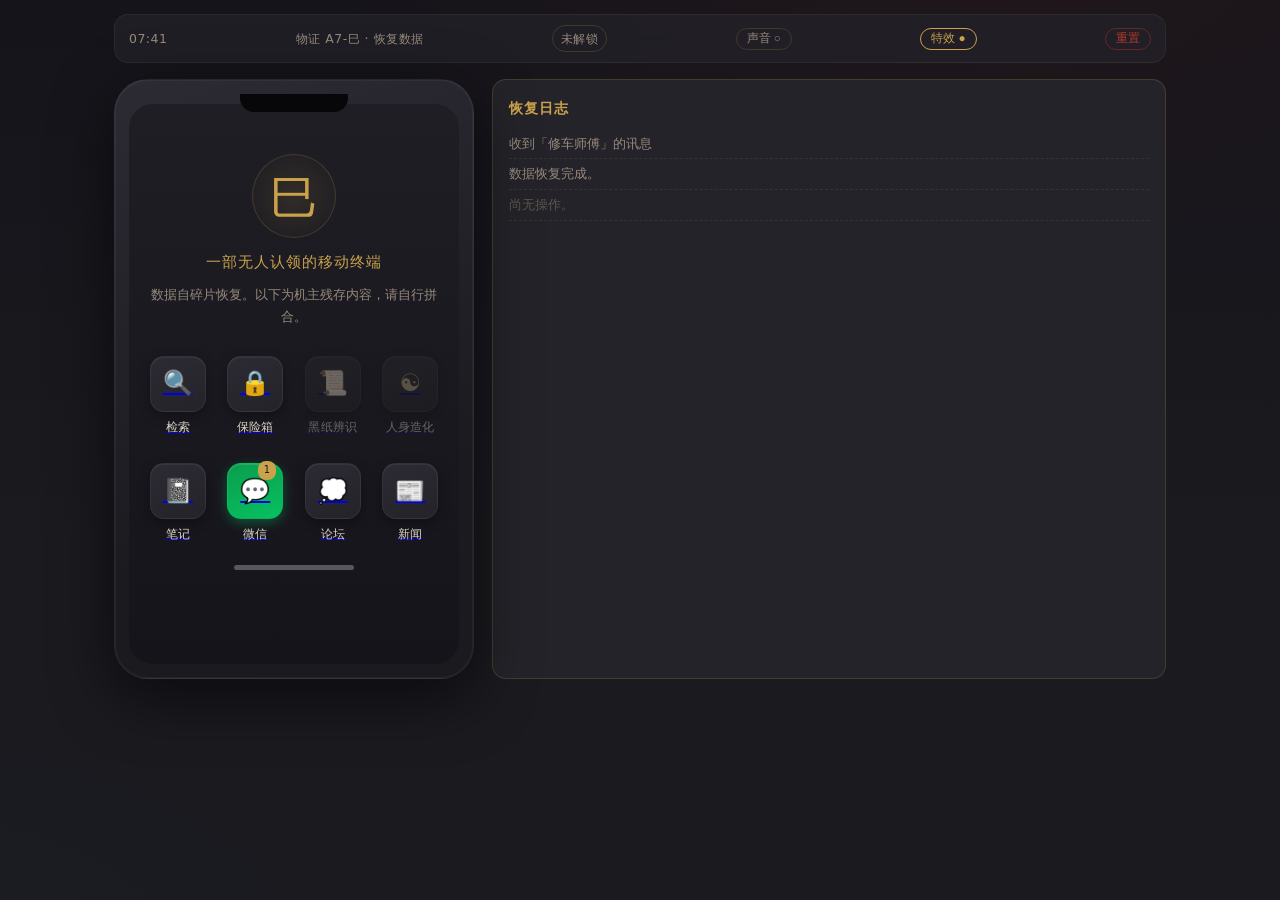
==== commit 59259af6: "v7: 微信合一(私聊/群聊/朋友圈) + 清除数据重置 + 公历化 + 论坛开放(仅路遥已知卡) + 裁AI水印" ====
--- a/index.html
+++ b/index.html
@@ -16,6 +16,7 @@
     <span class="sb-right" id="sbProg">未解锁</span>
     <button class="toggle" id="btnAudio" type="button">声音 ○</button>
     <button class="toggle" id="btnFx" type="button">特效 ●</button>
+    <button class="toggle" id="btnReset" type="button">重置</button>
   </header>
 
   <!-- 桌面：回收手机 hub -->
--- a/style.css
+++ b/style.css
@@ -21,6 +21,7 @@
   --line:rgba(201,162,75,.20);
   --fs-scale:1;
   --qr-white:#ffffff;         /* 功能性白（QR 底），显式令牌，不破铁律 */
+  --wechat-green:#07C160;     /* 微信绿，显式令牌，不破铁律 */
 }
 *{box-sizing:border-box;margin:0;padding:0}
 html,body{height:100%}
@@ -445,3 +446,103 @@
 .forum-post-who{color:var(--cinnabar-gold);font-size:.78rem}
 .forum-post-time{color:var(--txt-dim);font-size:.7rem}
 .forum-post-text{font-size:.88rem;color:var(--txt);line-height:1.85}
+
+/* =====================================================================
+ *  v7 · 微信（私聊 / 群聊 / 朋友圈 合一）+ 论坛已知卡 + 重置
+ *  目标：去掉"假 UI"感，贴近真实手机聊天软件的视觉重量。
+ * ===================================================================== */
+
+/* hub 里微信图标走微信绿，不与其它应用撞色 */
+.app[data-id="wx"] .ico{
+  background:linear-gradient(160deg,#0b9d4e,var(--wechat-green));
+  color:var(--qr-white);
+  box-shadow:0 4px 12px rgba(7,193,96,.35),inset 0 1px 0 rgba(255,255,255,.12);
+  border-color:rgba(7,193,96,.5);
+}
+
+/* 状态栏「重置」按钮：危险弱提示（铁律：零裸 Hex） */
+#btnReset{color:var(--cinnabar);border-color:rgba(178,58,46,.42)}
+#btnReset:hover{border-color:var(--cinnabar);color:var(--cinnabar)}
+
+/* 微信 tab 栏（吸顶 · 三 tab） */
+.wx-tabbar{
+  position:sticky;top:0;z-index:5;display:flex;
+  background:linear-gradient(180deg,rgba(36,35,42,.97),rgba(28,27,34,.93));
+  backdrop-filter:blur(14px);-webkit-backdrop-filter:blur(14px);
+  border-bottom:1px solid var(--line);
+  border-radius:12px 12px 0 0;padding:6px;
+  margin:-18px -16px 14px;
+}
+.wx-tab{
+  flex:1;text-align:center;text-decoration:none;color:var(--txt-dim);
+  font-size:.86rem;letter-spacing:.06em;padding:9px 0;border-radius:9px;transition:.16s;
+}
+.wx-tab.on{color:var(--qr-white);background:rgba(7,193,96,.16);box-shadow:inset 0 -2px 0 var(--wechat-green)}
+.wx-tab:hover{color:var(--txt)}
+
+/* 会话 / 群聊 列表 */
+.wx-chat-list{
+  display:grid;gap:2px;max-width:620px;margin:0 auto;
+  background:var(--ink-xuan-2);border:1px solid var(--line);
+  border-radius:0 0 12px 12px;overflow:hidden;
+}
+.wx-chat-item{
+  display:flex;align-items:center;gap:12px;padding:11px 14px;cursor:pointer;
+  border-bottom:1px solid rgba(201,162,75,.08);transition:.15s;
+}
+.wx-chat-item:last-child{border-bottom:none}
+.wx-chat-item:hover{background:var(--ink-xuan-3)}
+.wx-chat-item.locked{opacity:.5;cursor:default;filter:grayscale(.5)}
+.wx-ava{width:46px;height:46px;border-radius:9px;object-fit:cover;border:1px solid var(--line);flex-shrink:0}
+.wx-ava-ghost{display:grid;place-items:center;background:linear-gradient(160deg,#2f6f4a,#1d4a32);color:var(--qr-white);font-size:1.1rem;border-radius:9px}
+.wx-chat-info{flex:1;min-width:0}
+.wx-chat-name{color:var(--txt);font-size:.92rem;letter-spacing:.02em}
+.wx-chat-preview{color:var(--txt-dim);font-size:.76rem;white-space:nowrap;overflow:hidden;text-overflow:ellipsis;margin-top:2px}
+.wx-chat-preview.muted{font-style:italic}
+.wx-chat-meta{color:var(--txt-dim);font-size:.68rem;flex-shrink:0;align-self:flex-start;margin-top:2px}
+
+/* 聊天详情（气泡） */
+.wx-chat-detail{max-width:640px;margin:0 auto}
+.wx-chat-header{display:flex;align-items:center;gap:10px;padding:6px 4px 14px;border-bottom:1px solid var(--line);margin-bottom:12px}
+.wx-back{background:none;border:none;color:var(--cinnabar-gold);font-size:1.5rem;line-height:1;cursor:pointer;width:34px;height:34px;border-radius:50%;display:grid;place-items:center}
+.wx-back:hover{background:rgba(255,255,255,.06)}
+.wx-chat-header .wx-chat-name{font-size:1rem}
+.wx-group-intro{font-size:.78rem;margin-bottom:14px;padding:0 4px}
+.wx-bubbles{display:grid;gap:14px;padding-bottom:20px}
+.wx-bubble{display:flex;gap:10px;align-items:flex-start}
+.wx-bubble.me{flex-direction:row-reverse}
+.wx-ava-sm{width:38px;height:38px;border-radius:8px;object-fit:cover;border:1px solid var(--line);flex-shrink:0}
+.wx-bubble-text{
+  position:relative;max-width:74%;
+  background:var(--ink-xuan-3);border:1px solid var(--line);
+  border-radius:4px 12px 12px 12px;padding:10px 13px;
+  font-size:.9rem;line-height:1.8;color:var(--txt);
+}
+.wx-bubble.me .wx-bubble-text{
+  background:linear-gradient(160deg,#0e7c43,#0a6b3a);
+  border-color:rgba(7,193,96,.4);color:var(--qr-white);
+  border-radius:12px 4px 12px 12px;
+}
+.wx-bubble-who{display:block;color:var(--txt-dim);font-size:.7rem;margin-bottom:3px}
+.wx-bubble.me .wx-bubble-who{text-align:right;color:rgba(255,255,255,.72)}
+.wx-photo{margin-top:10px;width:100%;max-width:300px;border-radius:10px;border:1px solid var(--line);display:block}
+
+/* 论坛：已知账号卡（开放浏览，无登录） */
+.forum-known{
+  max-width:620px;margin:0 auto 18px;
+  background:linear-gradient(180deg,var(--ink-xuan-2),var(--ink-xuan));
+  border:1px solid var(--cinnabar-gold);border-radius:14px;padding:16px 18px;
+  box-shadow:0 0 26px rgba(201,162,75,.12);
+}
+.forum-known-title{color:var(--cinnabar-gold);font-size:.82rem;letter-spacing:.18em;margin-bottom:12px}
+.forum-known-row{display:flex;align-items:baseline;gap:10px;padding:6px 0;border-bottom:1px dashed rgba(201,162,75,.14);font-size:.9rem}
+.forum-known-row:last-of-type{border-bottom:none}
+.forum-known-row .lbl{color:var(--txt-dim);font-size:.74rem;min-width:52px;letter-spacing:.04em}
+.forum-known-row code{color:var(--cinnabar-gold);font-family:ui-monospace,monospace;font-size:.9rem;word-break:break-all}
+.forum-known-note{font-size:.76rem;margin-top:12px;padding-top:10px;border-top:1px dashed var(--line)}
+
+/* 移动端：wx 列表与气泡更贴边 */
+@media (max-width:720px){
+  .wx-tabbar{margin:-18px -14px 14px}
+  .wx-bubble-text{max-width:80%}
+}
